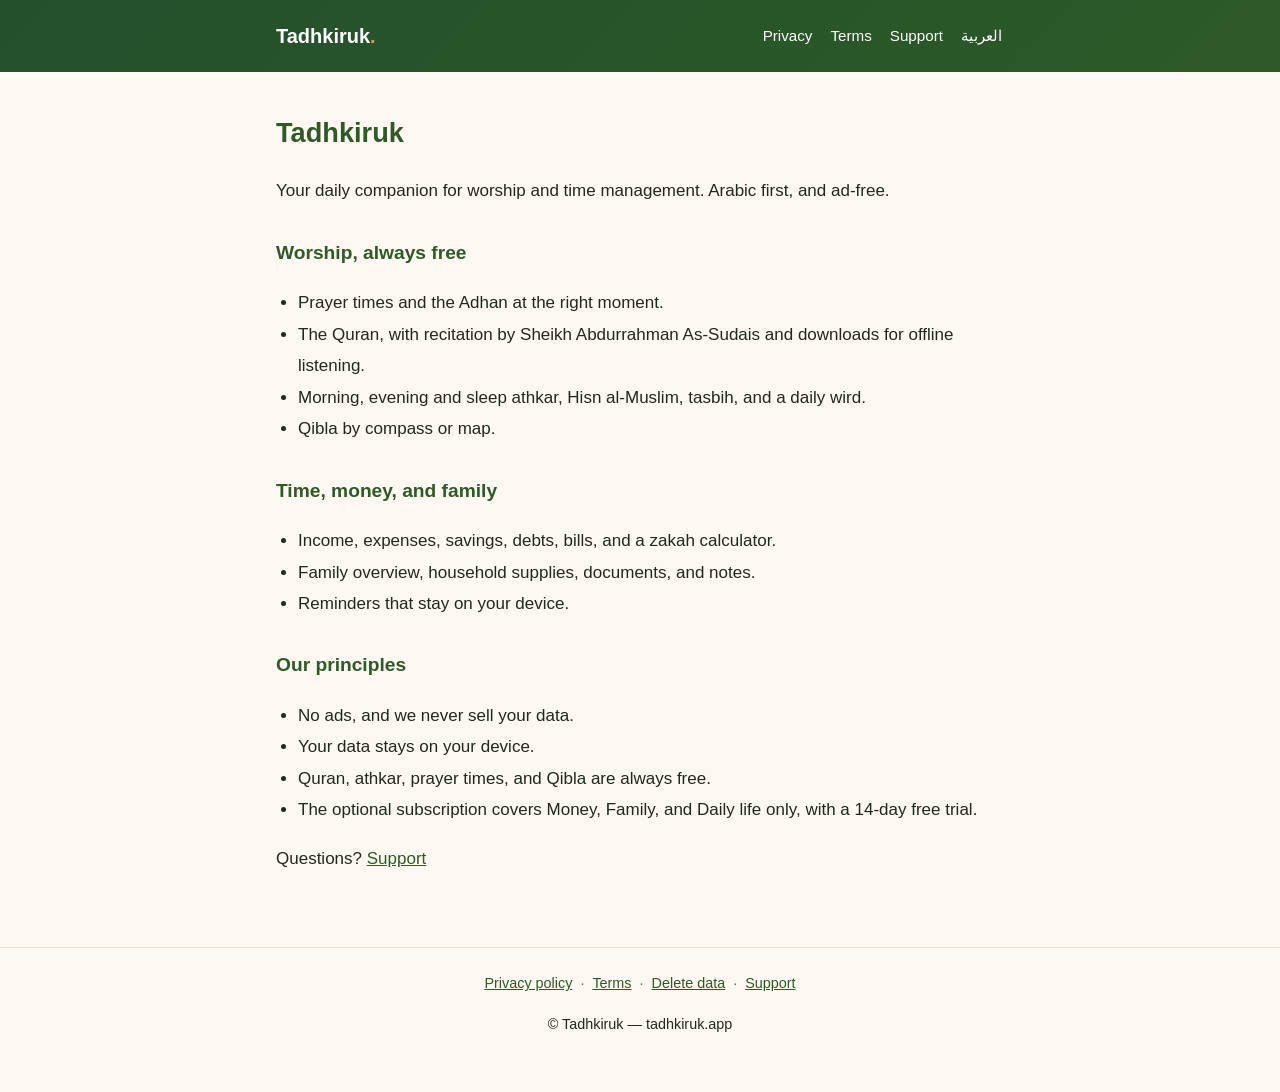
==== en/index.html @ 88e4892b "Initial site" ====
<!doctype html>
<html lang="en" dir="ltr">
<head>
  <meta charset="utf-8">
  <meta name="viewport" content="width=device-width, initial-scale=1">
  <title>Your daily companion for worship and time management | Tadhkiruk</title>
  <meta name="description" content="Tadhkiruk: an Arabic-first, ad-free app for prayer times, Adhan, Qibla, Quran, and athkar, plus time, money, and family organisation.">
  <link rel="alternate" hreflang="ar" href="https://tadhkiruk.app/index.html">
  <link rel="stylesheet" href="../style.css">
</head>
<body>
<header class="site"><div class="wrap">
  <a class="brand" href="/en/">Tadhkiruk<span>.</span></a>
  <nav class="top">
    <a href="privacy.html">Privacy</a>
    <a href="terms.html">Terms</a>
    <a href="support.html">Support</a>
    <a href="../index.html">العربية</a>
  </nav>
</div></header>
<main><div class="wrap">
  <h1 class="page">Tadhkiruk</h1>
  <p>Your daily companion for worship and time management. Arabic first, and ad-free.</p>
  <h2>Worship, always free</h2>
  <ul>
    <li>Prayer times and the Adhan at the right moment.</li>
    <li>The Quran, with recitation by Sheikh Abdurrahman As-Sudais and downloads for offline listening.</li>
    <li>Morning, evening and sleep athkar, Hisn al-Muslim, tasbih, and a daily wird.</li>
    <li>Qibla by compass or map.</li>
  </ul>
  <h2>Time, money, and family</h2>
  <ul>
    <li>Income, expenses, savings, debts, bills, and a zakah calculator.</li>
    <li>Family overview, household supplies, documents, and notes.</li>
    <li>Reminders that stay on your device.</li>
  </ul>
  <h2>Our principles</h2>
  <ul>
    <li>No ads, and we never sell your data.</li>
    <li>Your data stays on your device.</li>
    <li>Quran, athkar, prayer times, and Qibla are always free.</li>
    <li>The optional subscription covers Money, Family, and Daily life only, with a 14-day free trial.</li>
  </ul>
  <p>Questions? <a href="support.html">Support</a></p>
</div></main>
<footer class="site"><div class="wrap">
  <a href="privacy.html">Privacy policy</a>·<a href="terms.html">Terms</a>·<a href="delete-data.html">Delete data</a>·<a href="support.html">Support</a>
  <p>© Tadhkiruk — tadhkiruk.app</p>
</div></footer>
</body>
</html>
---- style.css ----
:root {
  --primary: #2d5a27;
  --secondary: #4a7c44;
  --gold: #c5a059;
  --bg: #fdf8f2;
  --card: #ffffff;
  --text: #1f2a1d;
  --muted: #5d6b59;
  --line: #e7dfd2;
}
@media (prefers-color-scheme: dark) {
  :root {
    --bg: #14190f;
    --card: #1c2318;
    --text: #eef2ea;
    --muted: #a9b5a3;
    --line: #2c3527;
    --primary: #7fb877;
  }
}
* { box-sizing: border-box; }
html { -webkit-text-size-adjust: 100%; }
body {
  margin: 0;
  background: var(--bg);
  color: var(--text);
  font-family: "Noto Naskh Arabic", "Segoe UI", Tahoma, Arial, sans-serif;
  line-height: 1.85;
  font-size: 17px;
}
a { color: var(--primary); }
.wrap { max-width: 760px; margin: 0 auto; padding: 0 16px; }
header.site {
  background: linear-gradient(135deg, #24502c, #2d5a27);
  color: #fff;
  padding: 14px 0;
}
header.site .wrap {
  display: flex;
  align-items: center;
  justify-content: space-between;
  gap: 12px;
  flex-wrap: wrap;
}
header.site a { color: #fff; text-decoration: none; }
.brand { font-weight: 800; font-size: 1.25rem; }
.brand span { color: var(--gold); }
nav.top { display: flex; gap: 14px; flex-wrap: wrap; font-size: 0.95rem; }
nav.top a { padding: 8px 2px; min-height: 44px; display: inline-flex; align-items: center; }
nav.top a:hover { text-decoration: underline; }
.hero {
  background: linear-gradient(135deg, #24502c, #2d5a27 70%);
  color: #fff;
  padding: 44px 0 52px;
  text-align: center;
}
.hero h1 { margin: 0 0 8px; font-size: 2.1rem; }
.hero p { margin: 0 auto; max-width: 560px; color: #e6efe3; }
.hero .badge {
  display: inline-block;
  margin-top: 20px;
  padding: 10px 22px;
  border-radius: 999px;
  background: var(--gold);
  color: #2a2208;
  font-weight: 700;
  text-decoration: none;
}
main { padding: 28px 0 56px; }
h1.page { font-size: 1.7rem; margin: 8px 0 6px; color: var(--primary); }
h2 { font-size: 1.2rem; margin: 28px 0 6px; color: var(--primary); }
p, li { color: var(--text); }
.muted { color: var(--muted); font-size: 0.92rem; }
.grid { display: grid; gap: 14px; grid-template-columns: repeat(auto-fit, minmax(210px, 1fr)); margin-top: 24px; }
.card {
  background: var(--card);
  border: 1px solid var(--line);
  border-radius: 16px;
  padding: 16px 18px;
}
.card h3 { margin: 0 0 4px; font-size: 1.05rem; color: var(--primary); }
.card p { margin: 0; color: var(--muted); font-size: 0.95rem; line-height: 1.7; }
footer.site {
  border-top: 1px solid var(--line);
  padding: 22px 0 40px;
  text-align: center;
  color: var(--muted);
  font-size: 0.9rem;
}
footer.site a { margin: 0 8px; }
ul { padding-inline-start: 22px; }
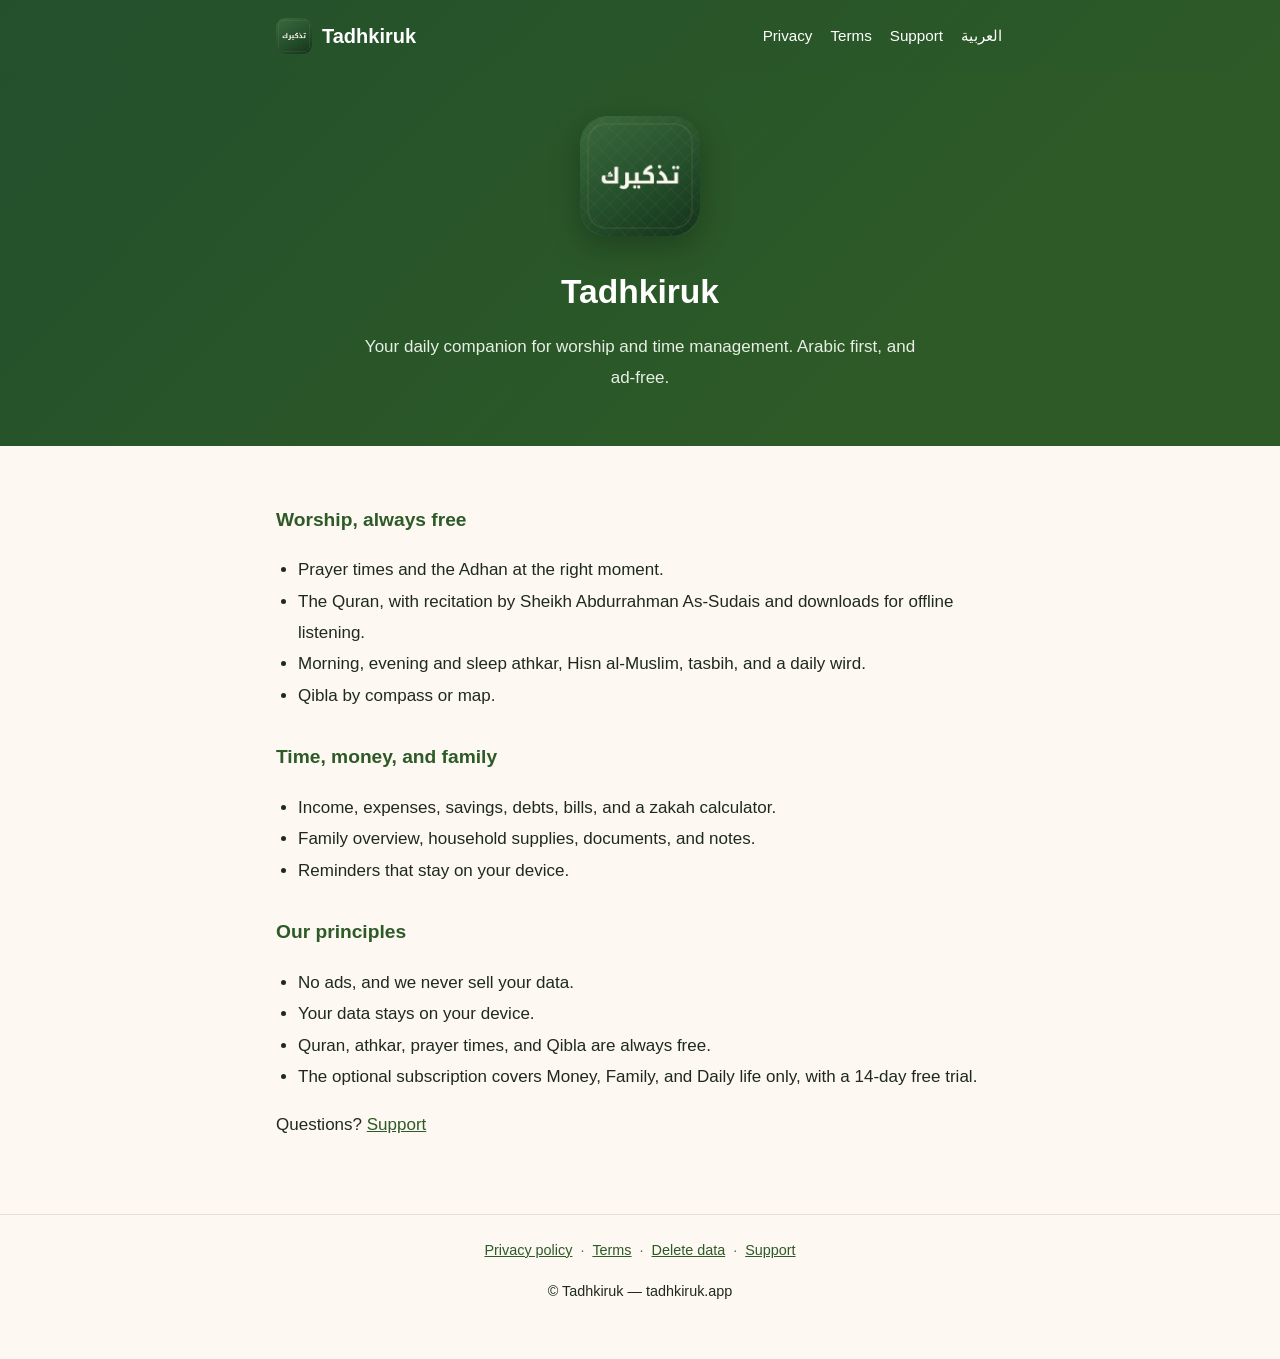
==== commit d8f9f228: "Brand site with app logo, favicon and social image" ====
--- a/en/index.html
+++ b/en/index.html
@@ -5,12 +5,23 @@
   <meta name="viewport" content="width=device-width, initial-scale=1">
   <title>Your daily companion for worship and time management | Tadhkiruk</title>
   <meta name="description" content="Tadhkiruk: an Arabic-first, ad-free app for prayer times, Adhan, Qibla, Quran, and athkar, plus time, money, and family organisation.">
-  <link rel="alternate" hreflang="ar" href="https://tadhkiruk.app/index.html">
+  <link rel="alternate" hreflang="ar" href="https://tadhkiruk.app/en/">
   <link rel="stylesheet" href="../style.css">
+  <meta name="theme-color" content="#24502c">
+  <link rel="icon" type="image/png" sizes="32x32" href="../assets/favicon-32.png">
+  <link rel="icon" type="image/png" sizes="192x192" href="../assets/favicon-192.png">
+  <link rel="apple-touch-icon" href="../assets/apple-touch-icon.png">
+  <link rel="canonical" href="https://tadhkiruk.app/en/">
+  <meta property="og:type" content="website">
+  <meta property="og:site_name" content="Tadhkiruk">
+  <meta property="og:title" content="Your daily companion for worship and time management | Tadhkiruk">
+  <meta property="og:description" content="Tadhkiruk: an Arabic-first, ad-free app for prayer times, Adhan, Qibla, Quran, and athkar, plus time, money, and family organisation.">
+  <meta property="og:image" content="https://tadhkiruk.app/assets/og-image.png">
+  <meta name="twitter:card" content="summary_large_image">
 </head>
 <body>
 <header class="site"><div class="wrap">
-  <a class="brand" href="/en/">Tadhkiruk<span>.</span></a>
+  <a class="brand" href="/en/"><img src="../assets/logo-icon-256.png" width="36" height="36" alt=""><span class="name">Tadhkiruk</span></a>
   <nav class="top">
     <a href="privacy.html">Privacy</a>
     <a href="terms.html">Terms</a>
@@ -18,9 +29,12 @@
     <a href="../index.html">العربية</a>
   </nav>
 </div></header>
+<section class="hero"><div class="wrap">
+  <img class="hero-logo" src="../assets/icon-512.png" width="120" height="120" alt="Tadhkiruk logo">
+  <h1>Tadhkiruk</h1>
+  <p>Your daily companion for worship and time management. Arabic first, and ad-free.</p>
+</div></section>
 <main><div class="wrap">
-  <h1 class="page">Tadhkiruk</h1>
-  <p>Your daily companion for worship and time management. Arabic first, and ad-free.</p>
   <h2>Worship, always free</h2>
   <ul>
     <li>Prayer times and the Adhan at the right moment.</li>
--- a/style.css
+++ b/style.css
@@ -89,3 +89,8 @@
 }
 footer.site a { margin: 0 8px; }
 ul { padding-inline-start: 22px; }
+
+.brand { display: inline-flex; align-items: center; gap: 10px; }
+.brand img { border-radius: 9px; display: block; }
+.brand .name { color: #fff; }
+.hero-logo { border-radius: 26px; box-shadow: 0 10px 30px rgba(0,0,0,.25); margin-bottom: 14px; }
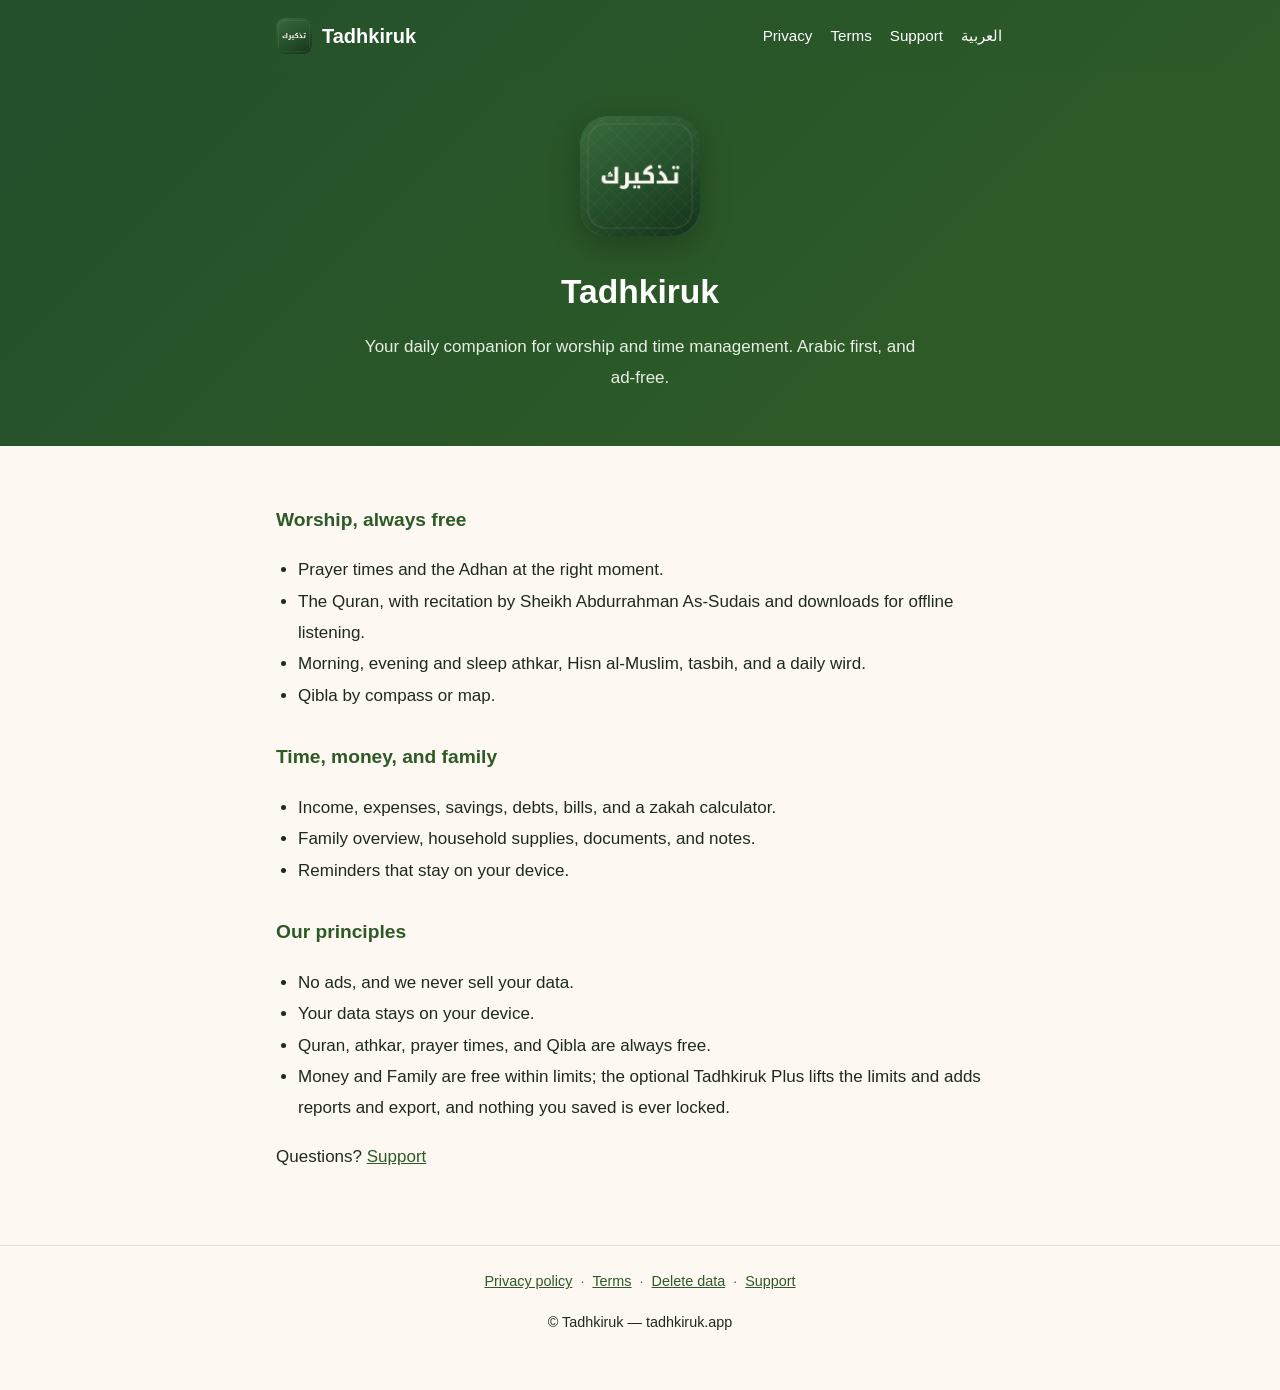
==== commit 39b0a109: "Subscription terms: no trial, free-with-limits model, App Store - Remove the 14-day free trial every" ====
--- a/en/index.html
+++ b/en/index.html
@@ -53,7 +53,7 @@
     <li>No ads, and we never sell your data.</li>
     <li>Your data stays on your device.</li>
     <li>Quran, athkar, prayer times, and Qibla are always free.</li>
-    <li>The optional subscription covers Money, Family, and Daily life only, with a 14-day free trial.</li>
+    <li>Money and Family are free within limits; the optional Tadhkiruk Plus lifts the limits and adds reports and export, and nothing you saved is ever locked.</li>
   </ul>
   <p>Questions? <a href="support.html">Support</a></p>
 </div></main>
